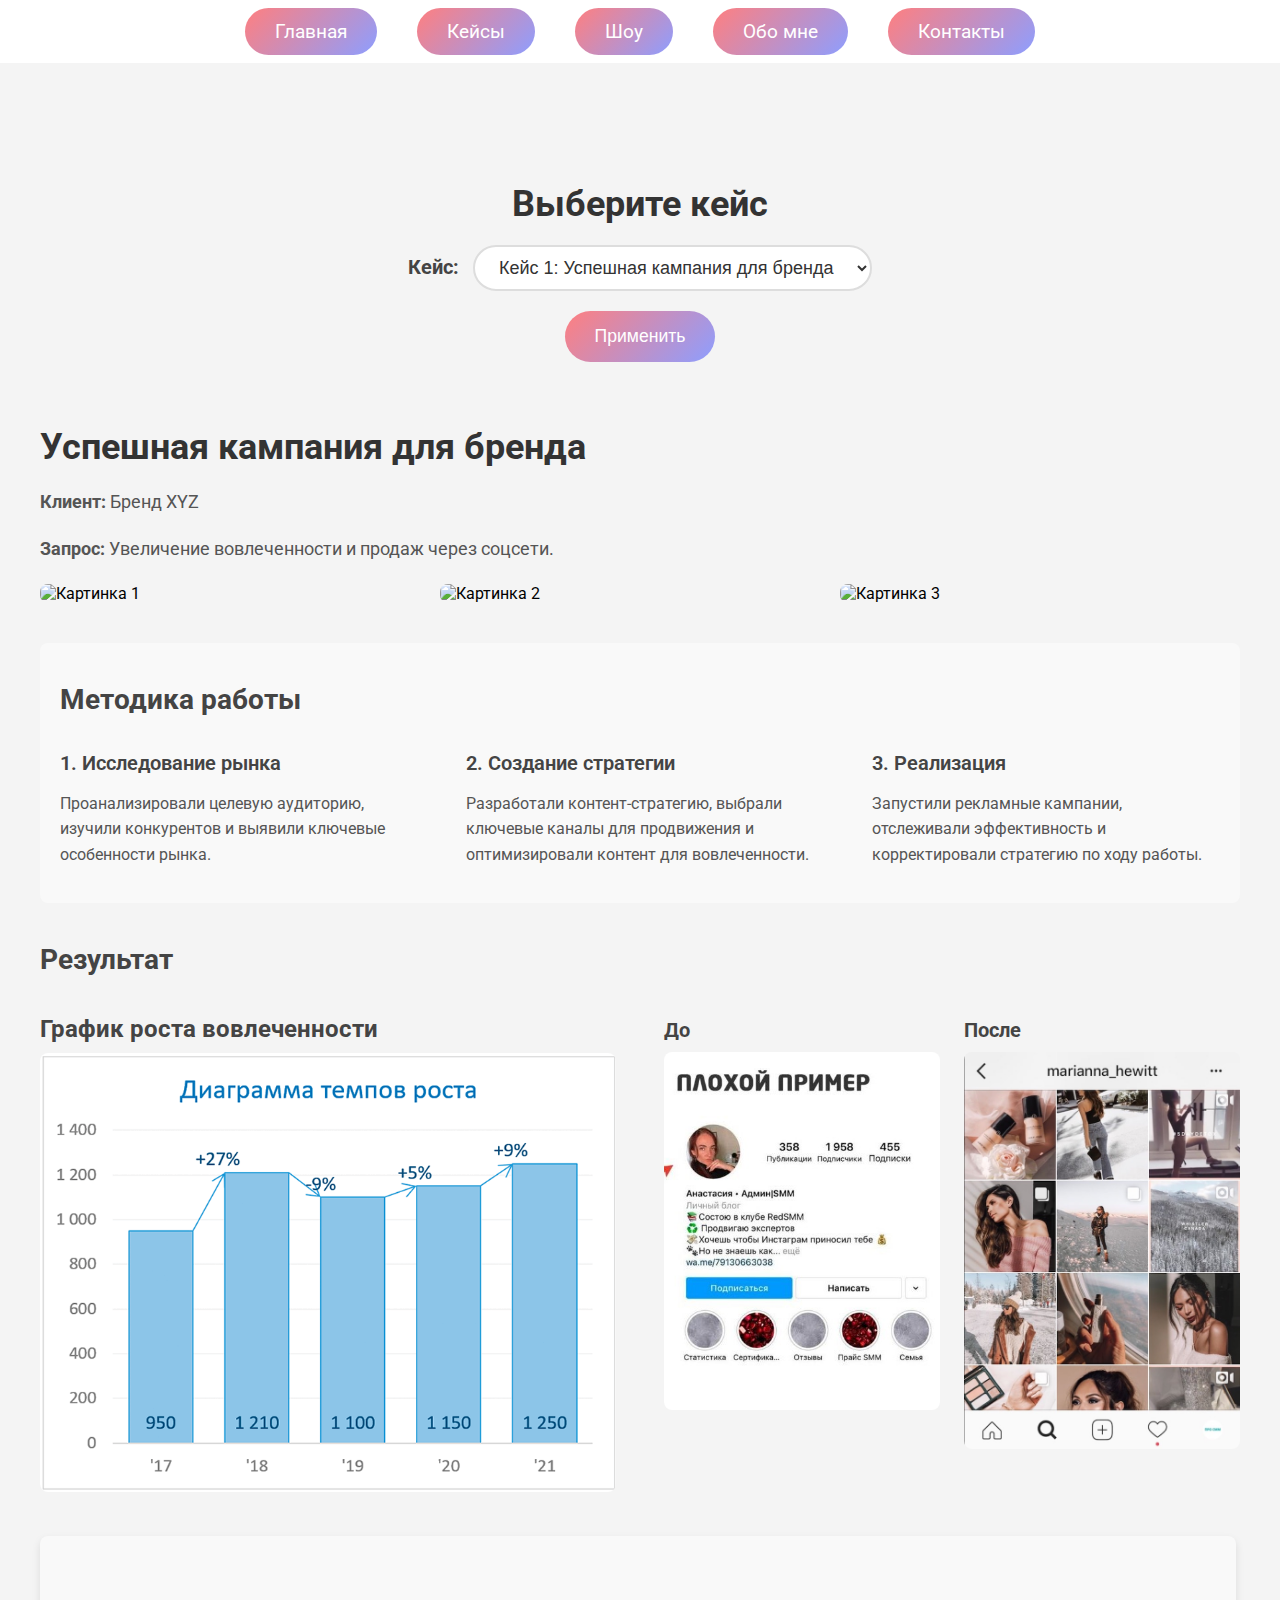
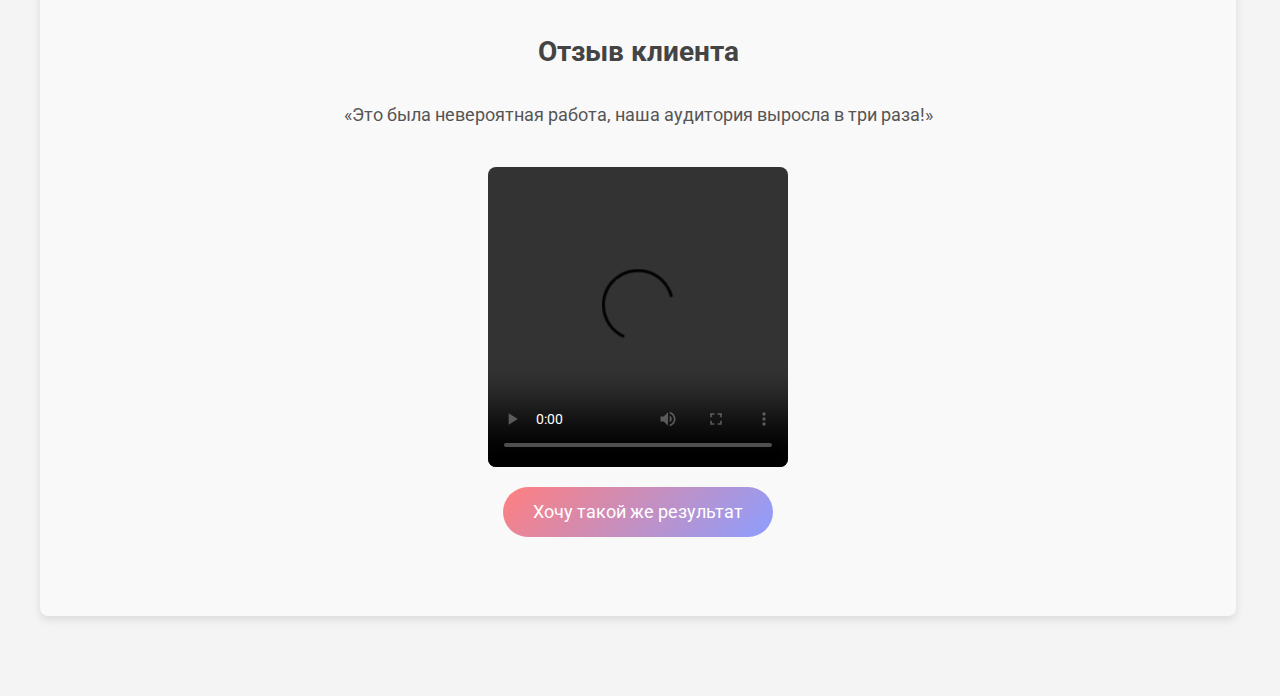
==== case1.html @ 5c80d88e "Add files via upload" ====
<!DOCTYPE html>
<html lang="ru">
<head>
  <meta charset="UTF-8">
  <meta name="viewport" content="width=device-width, initial-scale=1.0">
  <title>Детали кейса</title>
  <link rel="stylesheet" href="case1.css">
  <link href="https://fonts.googleapis.com/css2?family=Roboto:wght@400;700&display=swap" rel="stylesheet">
</head>
<body>
    <nav>
        <ul class="navbar">
          <li><a href="/index.html">Главная</a></li>
          <li><a href="/cases.html">Кейсы</a></li>
          <li><a href="/show.html">Шоу</a></li>
          <li><a href="/about.html">Обо мне</a></li>
          <li><a href="/contact.html">Контакты</a></li>
        </ul>
    </nav>

    <!-- Фильтр кейсов -->
    <main>
        <section class="filter-section">
            <h2>Выберите кейс</h2>
            <form id="caseFilterForm">
                <label for="caseFilter" class="filter-label">Кейс:</label>
                <select id="caseFilter" name="caseFilter" class="filter-select">
                    <option value="case1">Кейс 1: Успешная кампания для бренда</option>
                    <option value="case2">Кейс 2: Стратегия роста для блогера</option>
                    <option value="case3">Кейс 3: Развитие экспертного бренда</option>
                </select>
                <button type="submit" class="btn">Применить</button>
            </form>
        </section>
    

        <section id="case-details">
            <div id="case1Details">
                <h1>Успешная кампания для бренда</h1>

                <!-- Секция с информацией о клиенте и запросе -->
                <section class="client-info">
                    <p><strong>Клиент:</strong> Бренд XYZ</p>
                    <p><strong>Запрос:</strong> Увеличение вовлеченности и продаж через соцсети.</p>
                    <div class="slider">
                        <img src="slider1.jpeg" alt="Картинка 1">
                        <img src="slider2.jpeg" alt="Картинка 2">
                        <img src="slider3.jpeg" alt="Картинка 3">
                    </div>
                </section>

                <!-- Секция с методикой работы -->
                <section class="methodology">
                    <h2>Методика работы</h2>
                    <div class="methodology-section">
                        <div class="methodology-part">
                            <h3>1. Исследование рынка</h3>
                            <p>Проанализировали целевую аудиторию, изучили конкурентов и выявили ключевые особенности рынка.</p>
                        </div>
                        <div class="methodology-part">
                            <h3>2. Создание стратегии</h3>
                            <p>Разработали контент-стратегию, выбрали ключевые каналы для продвижения и оптимизировали контент для вовлеченности.</p>
                        </div>
                        <div class="methodology-part">
                            <h3>3. Реализация</h3>
                            <p>Запустили рекламные кампании, отслеживали эффективность и корректировали стратегию по ходу работы.</p>
                        </div>
                    </div>
                </section>

                <!-- Секция с результатами -->
                <section class="results">
                    <h2>Результат</h2>
                    <div class="results-content">
                        <div class="graph">
                            <h3>График роста вовлеченности</h3>
                            <img src="chart.png" alt="График роста вовлеченности">
                        </div>
                        <div class="before-after">
                            <div class="before-after-images">
                                <div class="before">
                                    <h4>До</h4>
                                    <img src="before.jpg" alt="До">
                                </div>
                                <div class="after">
                                    <h4>После</h4>
                                    <img src="after.jpg" alt="После">
                                </div>
                            </div>
                        </div>
                    </div>
                </section>

                <!-- Секция с отзывом клиента -->
                <section class="testimonial">
                    <h2>Отзыв клиента</h2>
                    <p>«Это была невероятная работа, наша аудитория выросла в три раза!»</p>
                    <div class="slider">
                        <video controls>
                            <source src="videos/testimonial1.mp4" type="video/mp4">
                            Ваш браузер не поддерживает видео.
                        </video>
                    </div>
                    <a href="#contact" class="btn">Хочу такой же результат</a>
                </section>
            </div>
        </section>
    </main>

    <script>
        // Функция для обработки фильтра
        document.getElementById("caseFilterForm").addEventListener("submit", function(event) {
            event.preventDefault(); // Отключаем стандартное поведение формы

            // Получаем значение выбранного кейса
            const selectedCase = document.getElementById("caseFilter").value;

            // Скрываем все содержимое кейсов
            document.getElementById("case1Details").style.display = "none"; 

            // Показываем выбранный кейс
            if (selectedCase === "case1") {
                document.getElementById("case1Details").style.display = "block"; // Показываем кейс 1
            }
        });
    </script>
</body>
</html>
---- case1.css ----
/* Основной стиль */
body {
    font-family: 'Roboto', sans-serif;
    margin: 0;
    padding: 0;
    background-color: #f4f4f4;
}


/* Стили для навигационного меню */
.navbar {
    display: flex;
    justify-content: center;
    align-items: center;
    background-color: #ffffff;
    padding: 20px;
    margin: 0;
    list-style: none;
}

.navbar li {
    margin: 0 20px;
}

.navbar a {
    text-decoration: none;
    font-size: 1.2rem;
    font-weight: 400;
    color: white; /* Цвет текста по умолчанию */
    padding: 12px 30px;
    border-radius: 30px;
    border: none;
    background: linear-gradient(135deg, #ff7f7f, #8d9eff); /* Градиент кнопки */
    transition: background 0.3s ease;
    font-family: 'Roboto', sans-serif;
}

.navbar a:hover {
    background: linear-gradient(135deg, #8d9eff, #ff7f7f); /* Градиент на кнопке при наведении */
    color: white; /* Цвет текста остается белым при наведении */
}

/* Основной контент */
main {
    padding: 40px;
    max-width: 1200px;
    margin: 0 auto;
}

/* Детали кейса */
.case-details {
    background-color: #fff;
    padding: 30px;
    border-radius: 8px;
    box-shadow: 0 4px 6px rgba(0, 0, 0, 0.1);
}

/* Секции внутри контента */
section {
    margin-bottom: 40px;
}

/* Заголовок страницы */
h1 {
    font-size: 36px;
    color: #333;
    margin-bottom: 20px;
}

/* Секция фильтра */
.filter-section {
    text-align: center;
    padding: 40px 20px;
    background-color: #f4f4f4;
    border-radius: 10px;
    margin: 20px auto;
    max-width: 600px;
  }
  
  .filter-section h2 {
    font-size: 36px;
    margin-bottom: 20px;
    color: #333;
  }
  
  /* Метка для поля фильтра */
  .filter-label {
    font-size: 20px; /* Увеличенный размер текста */
    font-weight: bold;
    margin-right: 10px;
    color: #444;
  }
  
  /* Селектор фильтра */
  .filter-select {
    font-size: 18px;
    padding: 10px 20px;
    border: 2px solid #ddd;
    border-radius: 30px; /* Более округлые углы */
    background-color: white;
    color: #333;
    outline: none;
    transition: border-color 0.3s ease;
  }
  
  .filter-select:focus {
    border-color: #6c63ff; /* Цвет рамки при фокусе */
  }
  
  /* Кнопка применения фильтра */
  .btn {
    display: inline-block;
    background-color: #6c63ff;
    color: white;
    font-size: 18px;
    padding: 10px 20px;
    border: none;
    border-radius: 30px; /* Более округлые углы */
    cursor: pointer;
    margin-top: 10px;
    transition: background-color 0.3s ease;
  }
  
  .btn:hover {
    background-color: #ff6f61;
  }
  

/* Заголовки секций */
h2 {
    font-size: 28px;
    color: #444;
    margin-top: 20px;
    margin-bottom: 15px;
    font-weight: 700;
}

h3 {
    font-size: 24px;
    color: #444;
    margin-bottom: 10px;
}

h4 {
    font-size: 20px;
    color: #444;
    margin-bottom: 10px;
}

/* Абзацы */
p {
    font-size: 18px;
    color: #555;
    line-height: 1.6;
}

/* Сильное выделение текста */
strong {
    font-weight: bold;
}

/* Методика работы */
.methodology {
    background-color: #f9f9f9;
    padding: 20px;
    border-radius: 8px;
}

.methodology-section {
    display: flex;
    justify-content: space-between;
}

.methodology-part {
    width: 30%;
}

.methodology-part h3 {
    font-size: 20px;
    font-weight: 600;
    margin-bottom: 10px;
}

.methodology-part p {
    font-size: 16px;
}


/* Секция Результат */
.results-content {
    display: flex;
    justify-content: space-between;
}

.graph {
    width: 48%;
}

.graph img {
    width: 100%;
    border-radius: 8px;
}

.before-after {
    width: 48%;
}

.before-after-images {
    display: flex;
    justify-content: space-between;
}

.before, .after {
    width: 48%;
}

.before img, .after img {
    width: 100%;
    border-radius: 8px;
}

/* Слайдер */
.slider {
    display: flex;
    overflow-x: scroll;
    margin-top: 20px;
}

.slider img,
.slider video {
    width: 100%;
    max-width: 100%;
    border-radius: 8px;
    margin-right: 10px;
}

.slider img {
    max-height: 400px;
}

.slider video {
    max-height: 300px;
}

.slider::-webkit-scrollbar {
    display: none; /* Прячем скроллбар */
}

.slider .slider-item {
    flex: 0 0 auto;
}

/* Кнопка */
.btn {
    background: linear-gradient(135deg, #ff7f7f, #8d9eff);
    color: white;
    font-size: 1.1rem;
    border-radius: 30px;
    padding: 15px 30px;
    text-decoration: none;
    margin-top: 20px;
    display: inline-block;
    transition: background 0.3s ease;
    text-align: center;  /* Центрируем текст внутри кнопки */
}

/* Обертка для центрирования кнопки */
.button-container {
    display: flex;
    justify-content: center;  /* Выравнивание по центру */
    align-items: center;  /* Центрирование по вертикали */
    margin-top: 20px;  /* Отступ сверху */
}

.btn:hover {
    background: linear-gradient(135deg, #8d9eff, #ff7f7f);
    color: white;
}

/* Основной контейнер */
.main-container {
    width: 100%;  /* Занимает 100% ширины */
    padding: 0 15px;  /* Добавим немного отступов с боков */
    overflow: hidden;  /* Скрываем элементы, выходящие за пределы */
}

/* Секция отзыва */
.testimonial {
    background-color: #f9f9f9; 
    padding: 40px;
    min-height: 600px;
    border-radius: 8px;
    box-shadow: 0 4px 8px rgba(0, 0, 0, 0.1);
    margin-bottom: 40px;
    text-align: center;
    display: flex;
    flex-direction: column;
    justify-content: center;
    align-items: center;
    width: 93%;
}

/* Видео в секции отзыва */
.testimonial video {
    width: 100%; 
    height: 600px;
    object-fit: cover;
    display: block;
    margin: 0;
    max-width: 100%;  /* Видео не будет шире родительского контейнера */
}


/* Для мобильных устройств (меньше 768px) */
@media (max-width: 768px) {
    .testimonial video {
        width: 100%;  /* Видео будет растягиваться на всю ширину экрана */
        height: 400px;  /* Уменьшаем высоту для мобильных устройств */
        object-fit: cover;  /* Видео будет заполнять контейнер */
    }
}


/* Эффект при наведении на кнопку */
.btn:hover {
    background: linear-gradient(135deg, #8d9eff, #ff7f7f);  /* Смена градиента */
}

/* Адаптивность для мобильных устройств */
@media (max-width: 768px) {
    .methodology-section {
        flex-direction: column;
        align-items: center;
    }

    .methodology-part {
        width: 100%;
        margin-bottom: 20px;
    }

    .results-content {
        flex-direction: column;
    }

    .graph, .before-after {
        width: 100%;
    }

    .before-after-images {
        flex-direction: column;
    }

    .before, .after {
        width: 100%;
        margin-bottom: 20px;
    }

    .slider {
        flex-direction: column;
        overflow-x: unset;
    }

    .slider img,
    .slider video {
        width: 100%;
        margin-bottom: 10px;
    }

    .testimonial {
        padding: 20px; /* Уменьшаем отступы на мобильных устройствах */
    }

    .testimonial h2 {
        font-size: 1.5rem; /* Уменьшаем размер шрифта заголовка */
    }

    .testimonial p {
        font-size: 1rem; /* Уменьшаем размер текста отзыва */
    }

    .btn {
        padding: 12px 24px; /* Уменьшаем отступы на мобильных устройствах */
        font-size: 1rem; /* Уменьшаем размер шрифта на мобильных устройствах */
    }
}
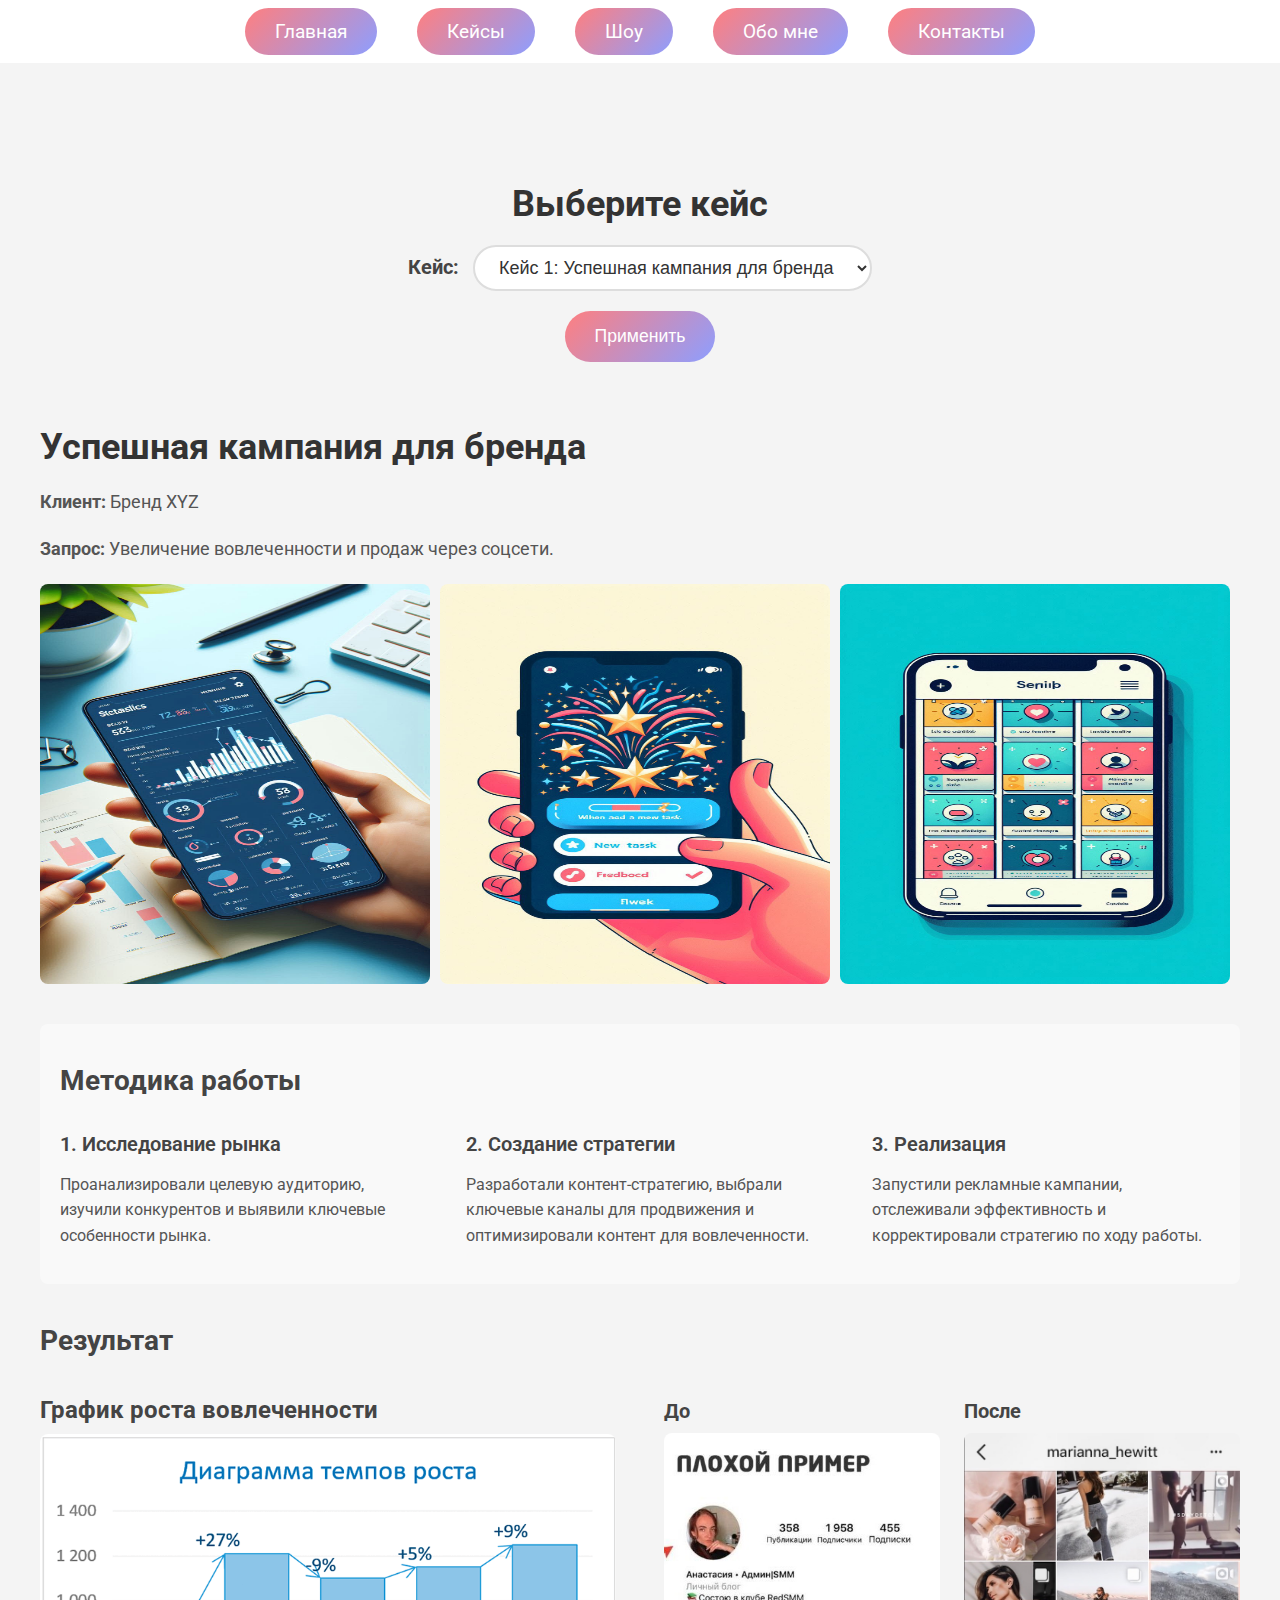
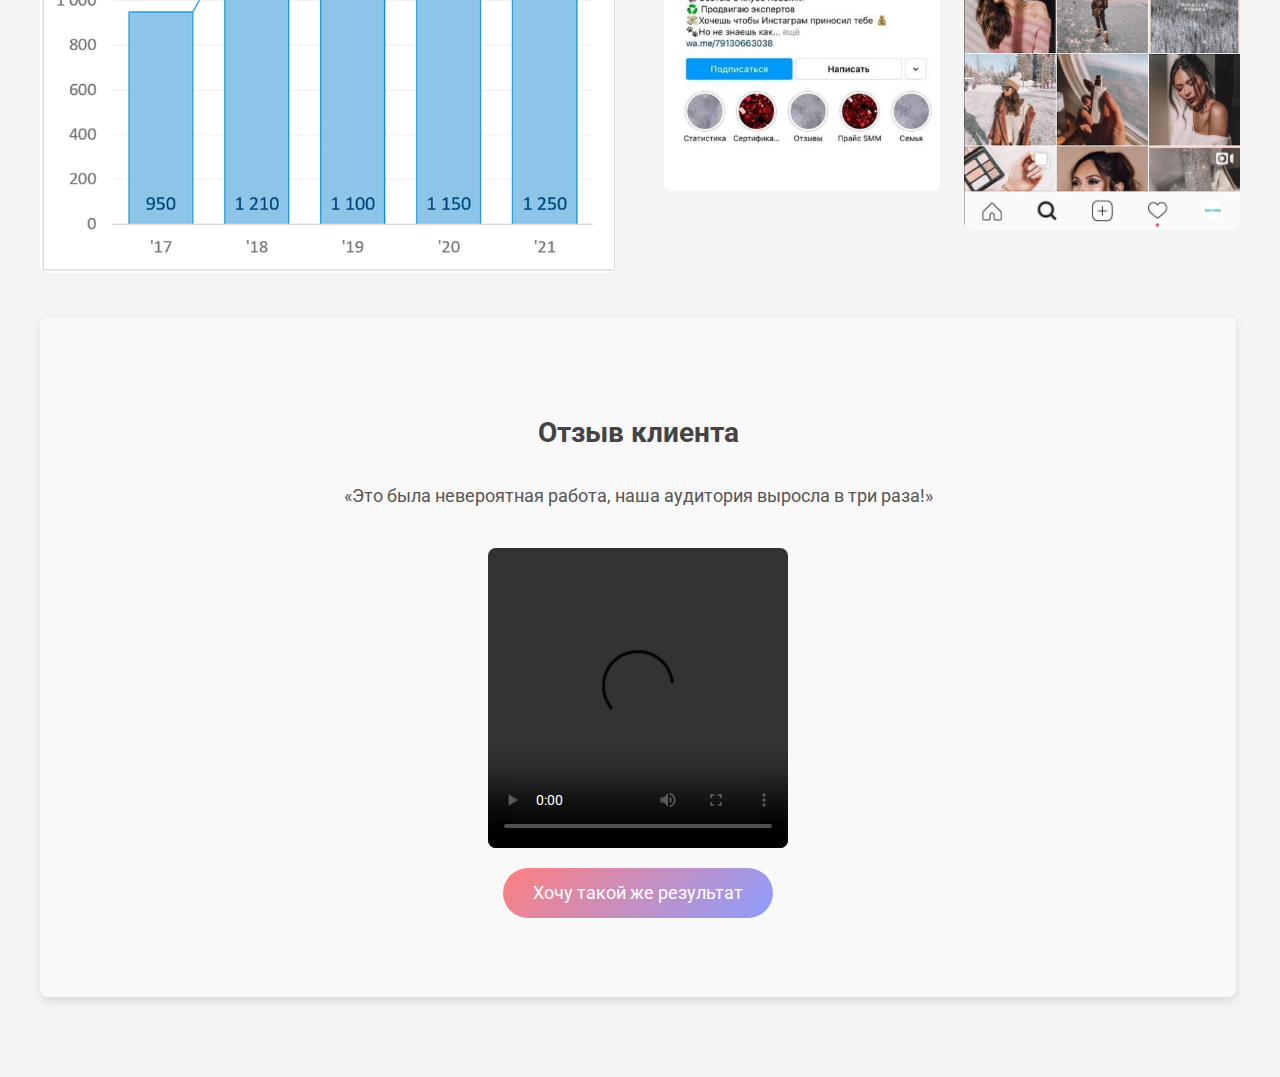
==== commit 725fa3fa: "Update case1.html" ====
--- a/case1.html
+++ b/case1.html
@@ -10,11 +10,11 @@
 <body>
     <nav>
         <ul class="navbar">
-          <li><a href="/index.html">Главная</a></li>
-          <li><a href="/cases.html">Кейсы</a></li>
-          <li><a href="/show.html">Шоу</a></li>
-          <li><a href="/about.html">Обо мне</a></li>
-          <li><a href="/contact.html">Контакты</a></li>
+          <li><a href="nazgul/index.html">Главная</a></li>
+          <li><a href="nazgul/cases.html">Кейсы</a></li>
+          <li><a href="nazgul/show.html">Шоу</a></li>
+          <li><a href="nazgul/about.html">Обо мне</a></li>
+          <li><a href="nazgul/contact.html">Контакты</a></li>
         </ul>
     </nav>
 
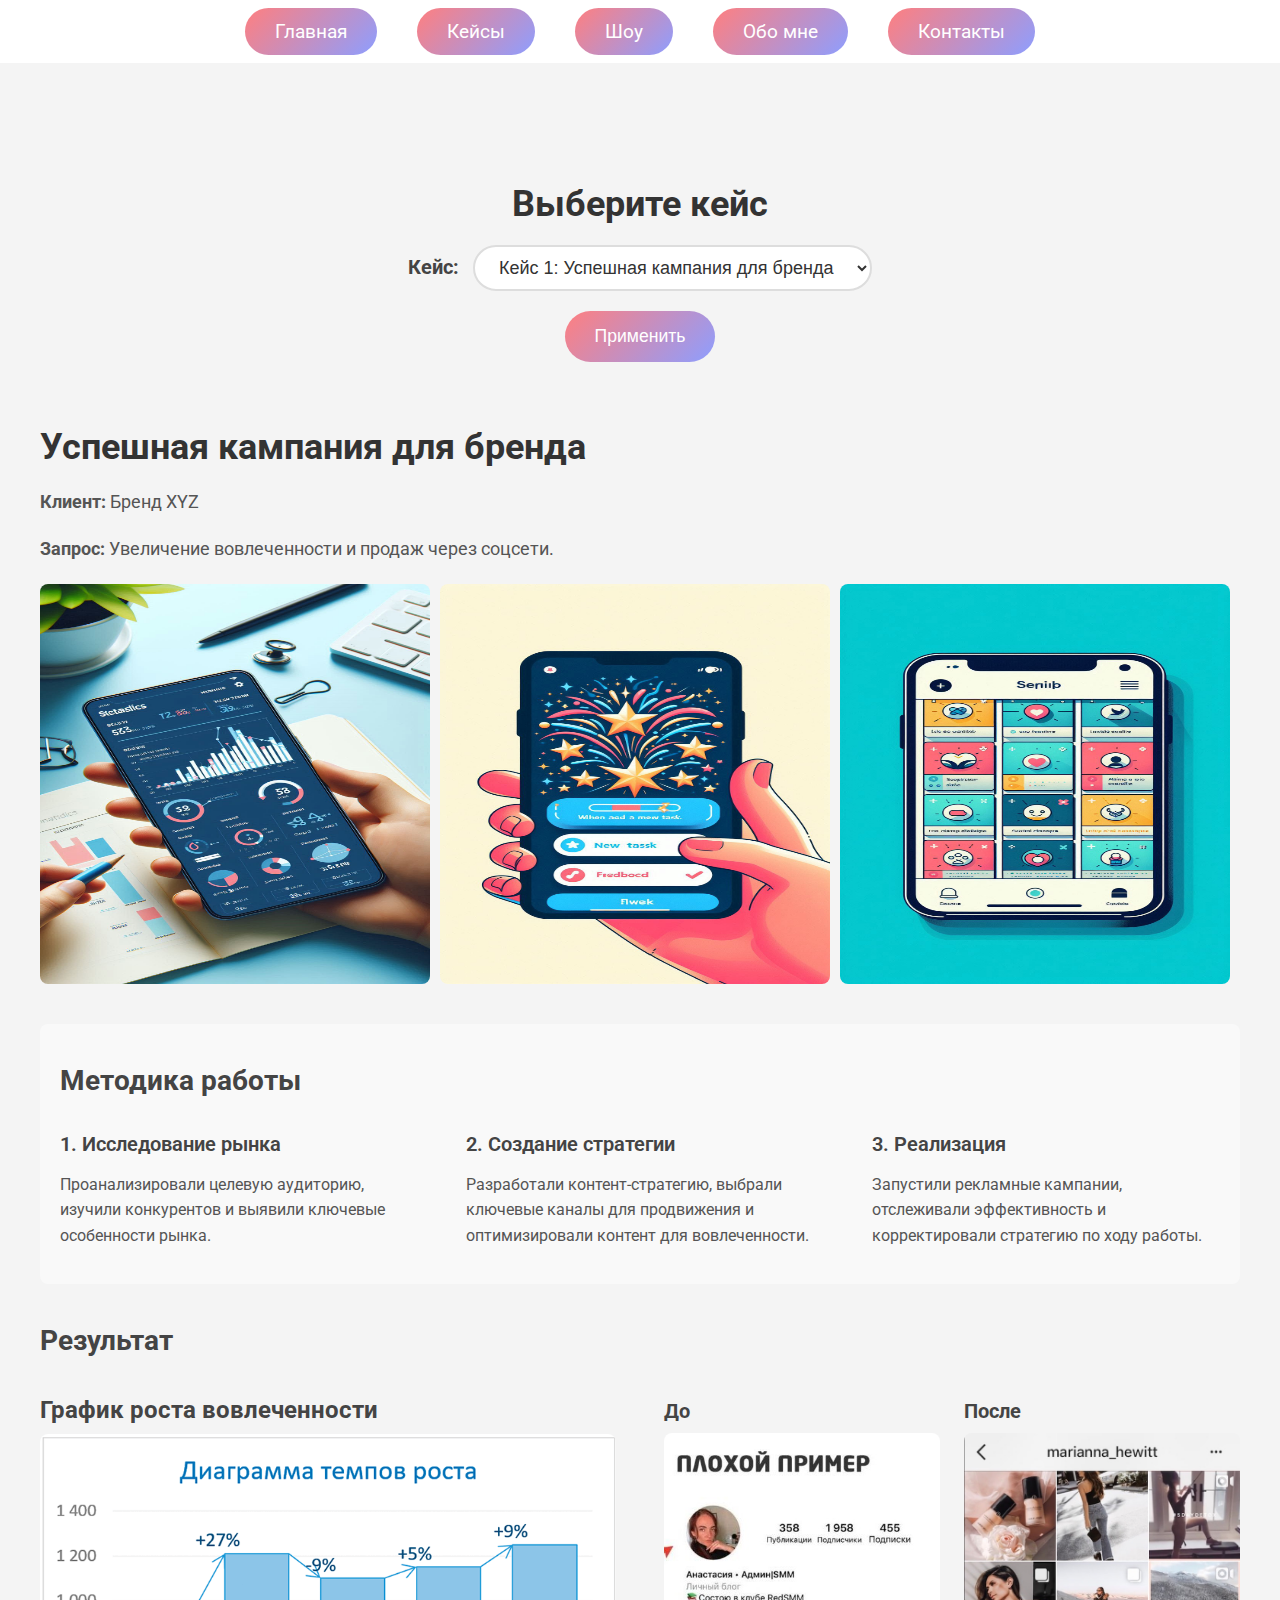
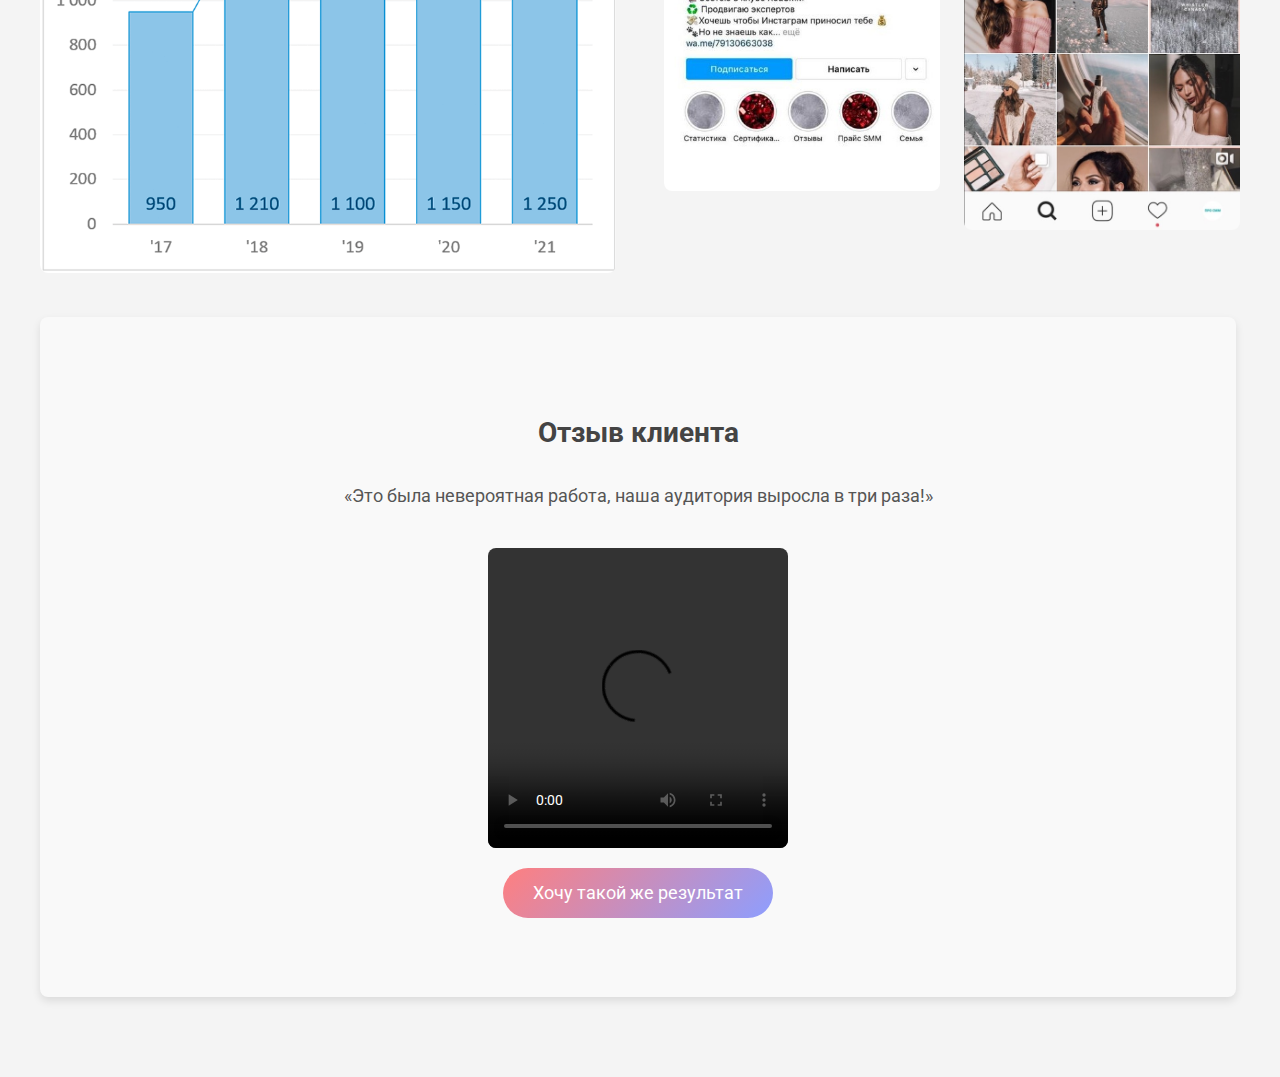
==== commit b286979a: "Update case1.html" ====
--- a/case1.html
+++ b/case1.html
@@ -10,11 +10,11 @@
 <body>
     <nav>
         <ul class="navbar">
-          <li><a href="nazgul/index.html">Главная</a></li>
-          <li><a href="nazgul/cases.html">Кейсы</a></li>
-          <li><a href="nazgul/show.html">Шоу</a></li>
-          <li><a href="nazgul/about.html">Обо мне</a></li>
-          <li><a href="nazgul/contact.html">Контакты</a></li>
+          <li><a href="index.html">Главная</a></li>
+          <li><a href="cases.html">Кейсы</a></li>
+          <li><a href="show.html">Шоу</a></li>
+          <li><a href="about.html">Обо мне</a></li>
+          <li><a href="contact.html">Контакты</a></li>
         </ul>
     </nav>
 
